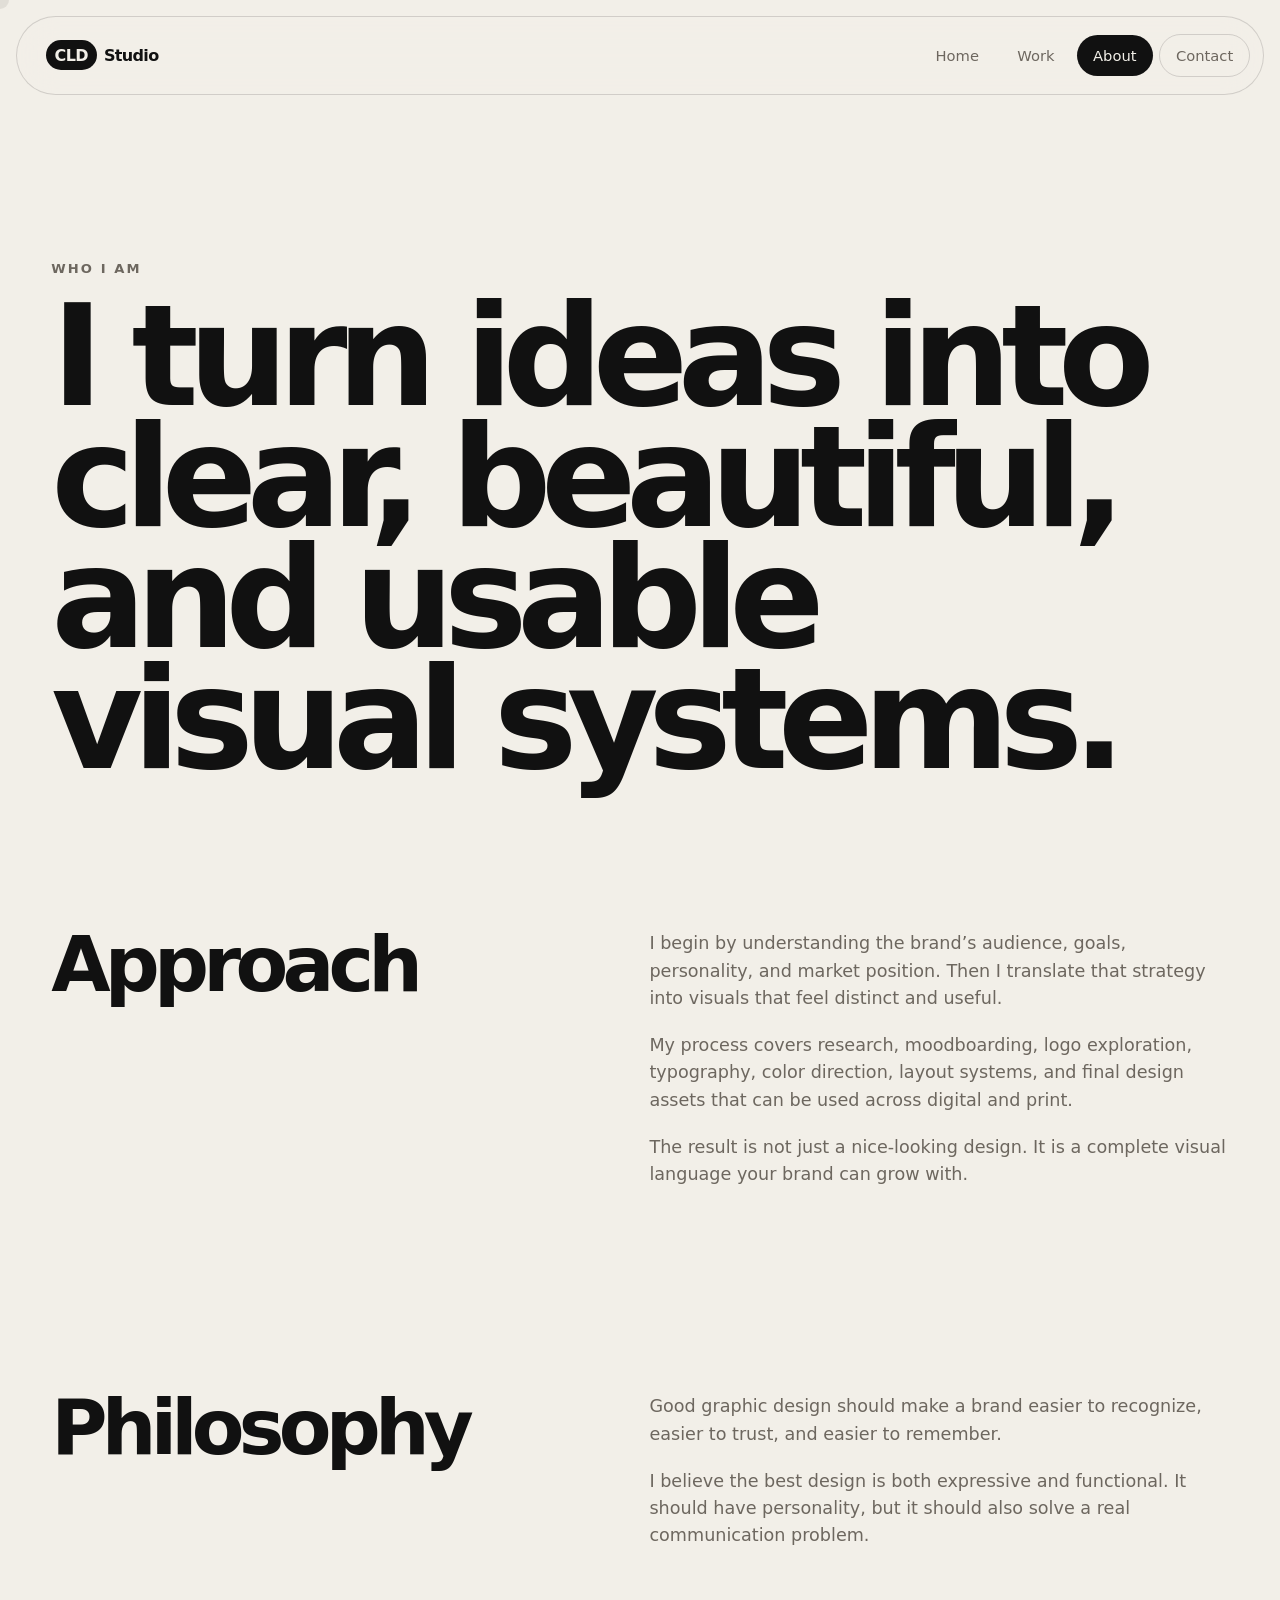
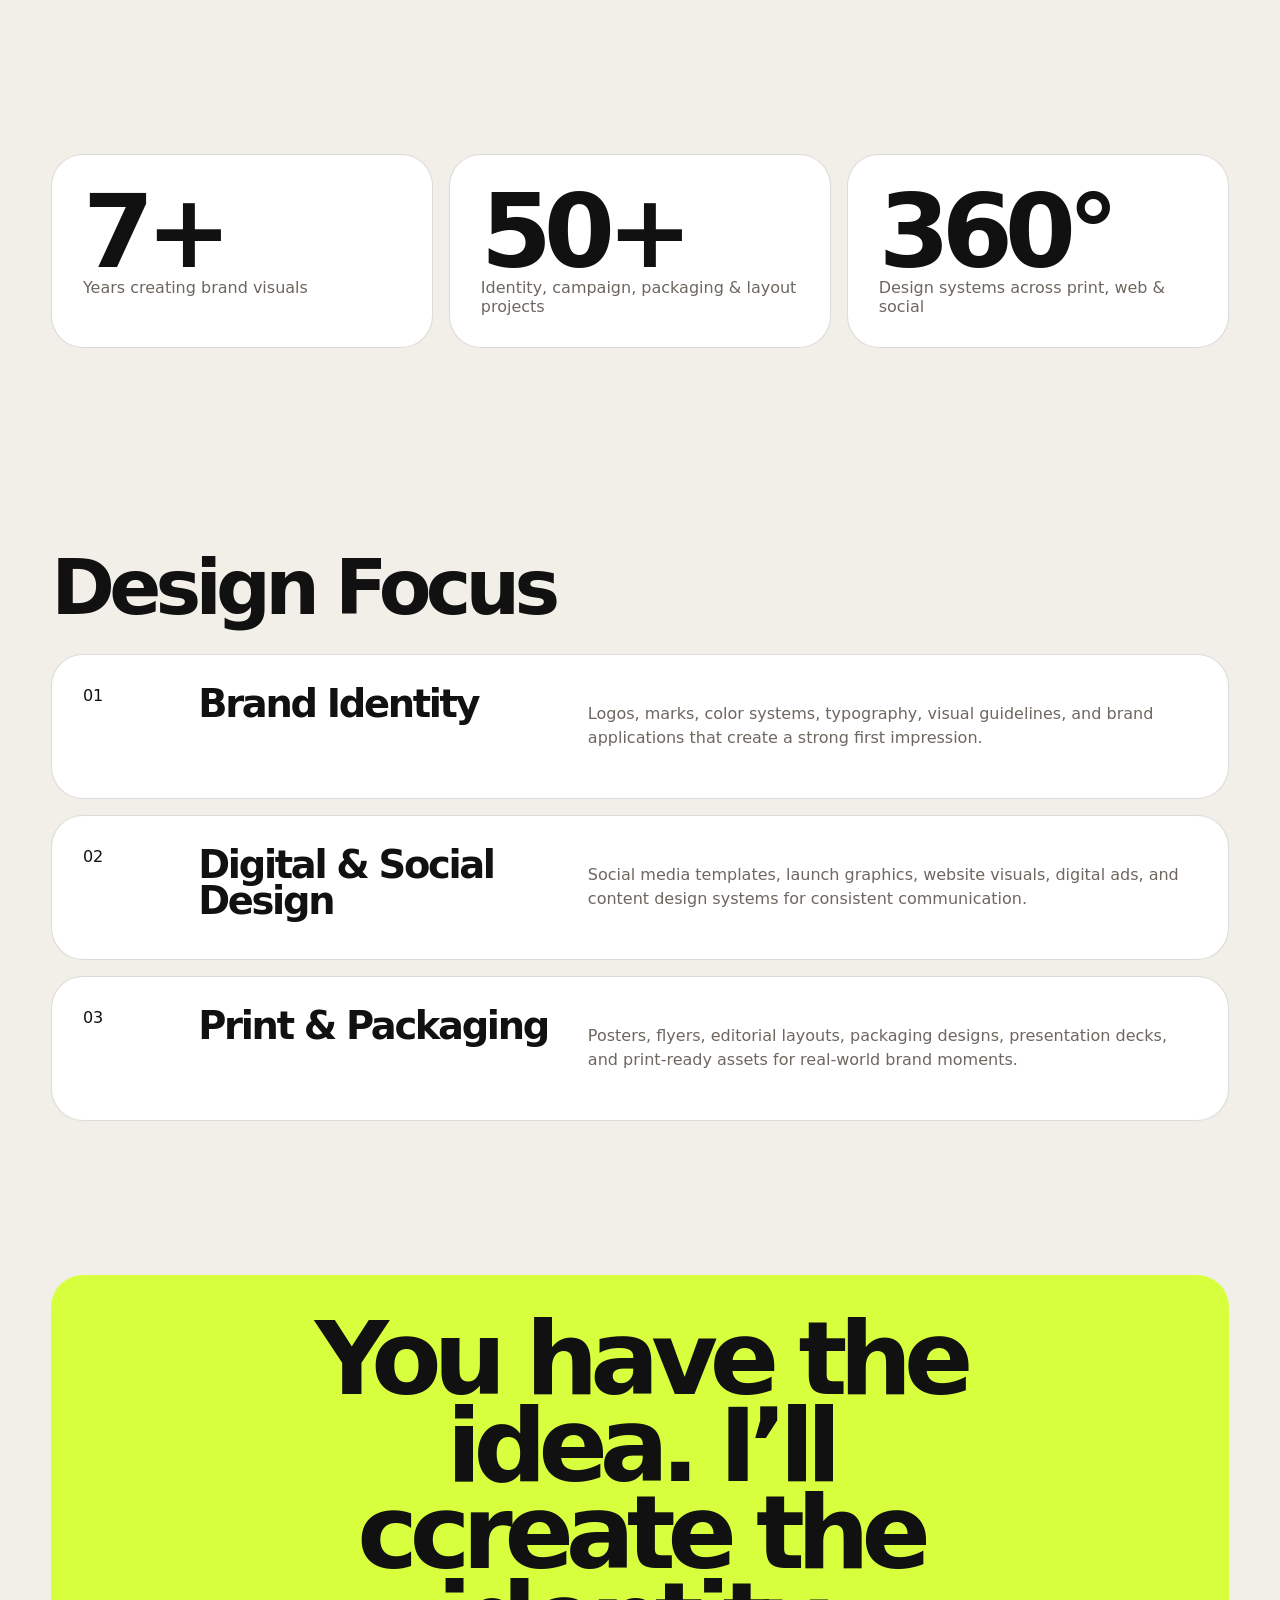
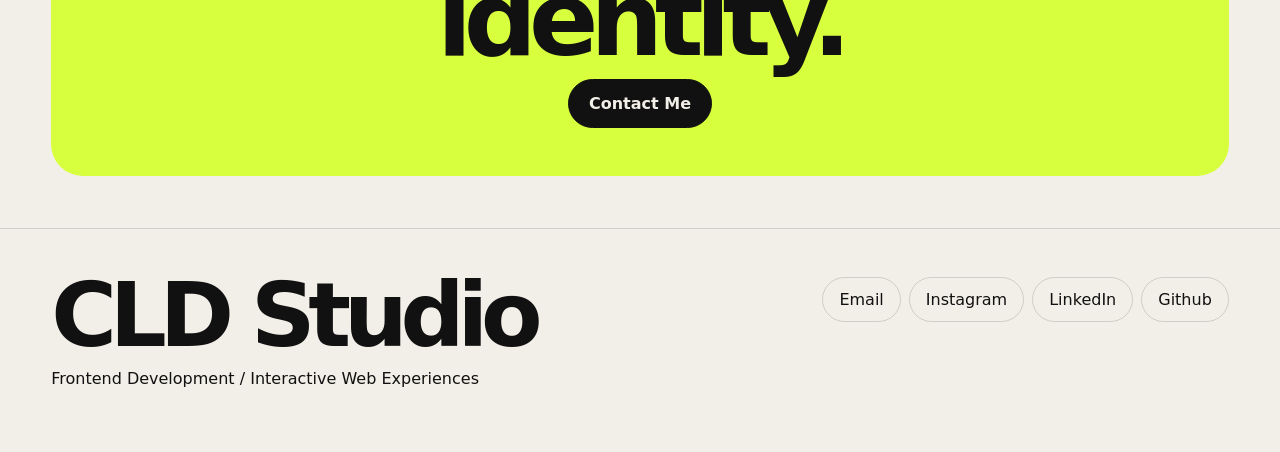
==== about.html @ 2ec481db "Add files via upload" ====
<!DOCTYPE html>
<html lang="en">
<head>
  <meta charset="UTF-8" />
  <meta name="viewport" content="width=device-width, initial-scale=1.0" />
  <title>Neville Agharese — About</title>
  <link rel="stylesheet" href="assets/css/styles.css" />
</head>
<body>
  <div class="cursor-dot" aria-hidden="true"></div>

  <header class="site-header">
    <a href="index.html" class="brand"><span>CLD</span><span>Studio</span></a>
    <button class="nav-toggle" aria-label="Open navigation" aria-expanded="false"><span></span><span></span></button>
    <nav class="site-nav" aria-label="Primary navigation">
      <a href="index.html">Home</a>
      <a href="work.html">Work</a>
      <a href="about.html" class="active">About</a>
      <a href="contact.html" class="nav-cta">Contact</a>
    </nav>
  </header>

  <main>
    <section class="page-hero section-pad">
      <div class="eyebrow reveal">Who I Am</div>
      <h1 class="page-title reveal">I turn ideas into clear, beautiful, and usable visual systems.</h1>
    </section>

    <section class="about-block section-pad">
      <div class="split">
        <h2 class="section-title reveal">Approach</h2>
        <div class="stack">
          <p class="large-copy reveal">I begin by understanding the brand’s audience, goals, personality, and market position. Then I translate that strategy into visuals that feel distinct and useful.</p>
          <p class="reveal">My process covers research, moodboarding, logo exploration, typography, color direction, layout systems, and final design assets that can be used across digital and print.</p>
          <p class="reveal">The result is not just a nice-looking design. It is a complete visual language your brand can grow with.</p>
        </div>
      </div>
    </section>

    <section class="about-block section-pad">
      <div class="split">
        <h2 class="section-title reveal">Philosophy</h2>
        <div class="stack">
          <p class="large-copy reveal">Good graphic design should make a brand easier to recognize, easier to trust, and easier to remember.</p>
          <p class="reveal">I believe the best design is both expressive and functional. It should have personality, but it should also solve a real communication problem.</p>
        </div>
      </div>
    </section>

    <section class="stats section-pad">
      <div class="stat-card reveal"><strong>7+</strong><span>Years creating brand visuals</span></div>
      <div class="stat-card reveal"><strong>50+</strong><span>Identity, campaign, packaging & layout projects</span></div>
      <div class="stat-card reveal"><strong>360°</strong><span>Design systems across print, web & social</span></div>
    </section>

    <section class="timeline section-pad">
      <h2 class="section-title reveal">Design Focus</h2>
      <div class="timeline-list">
        <article class="timeline-item reveal">
          <span>01</span>
          <h3>Brand Identity</h3>
          <p>Logos, marks, color systems, typography, visual guidelines, and brand applications that create a strong first impression.</p>
        </article>
        <article class="timeline-item reveal">
          <span>02</span>
          <h3>Digital & Social Design</h3>
          <p>Social media templates, launch graphics, website visuals, digital ads, and content design systems for consistent communication.</p>
        </article>
        <article class="timeline-item reveal">
          <span>03</span>
          <h3>Print & Packaging</h3>
          <p>Posters, flyers, editorial layouts, packaging designs, presentation decks, and print-ready assets for real-world brand moments.</p>
        </article>
      </div>
    </section>

    <section class="cta section-pad">
      <h2 class="reveal">You have the idea. I’ll ccreate the identity.</h2>
      <a href="contact.html" class="button button-dark reveal">Contact Me</a>
    </section>
  </main>

  <footer class="site-footer">
    <div><h2>CLD Studio</h2><p>Frontend Development / Interactive Web Experiences</p></div>
    <div class="footer-links"><a href="cloudverse001@gmail.com">Email</a><a href="#">Instagram</a><a href="#">LinkedIn</a><a href="#">Github</a></div>
  </footer>

  <script src="assets/js/app.js"></script>
</body>
</html>
---- assets/css/styles.css ----
:root {
  --bg: #f2efe8;
  --ink: #111111;
  --muted: #6d675f;
  --line: rgba(17, 17, 17, 0.15);
  --card: #ffffff;
  --accent: #d8ff3e;
  --dark: #111111;
  --radius-lg: 32px;
  --radius-md: 20px;
  --pad-x: clamp(1rem, 4vw, 4rem);
  --font-main: Inter, ui-sans-serif, system-ui, -apple-system, BlinkMacSystemFont, "Segoe UI", sans-serif;
  --font-display: Georgia, "Times New Roman", serif;
}

* {
  box-sizing: border-box;
}

html {
  scroll-behavior: smooth;
}

body {
  margin: 0;
  background: var(--bg);
  color: var(--ink);
  font-family: var(--font-main);
  overflow-x: hidden;
}

a {
  color: inherit;
  text-decoration: none;
}

img,
video {
  display: block;
  max-width: 100%;
}

::selection {
  background: var(--accent);
  color: var(--ink);
}

/* Cursor */
.cursor-dot {
  width: 18px;
  height: 18px;
  border-radius: 50%;
  background: var(--ink);
  position: fixed;
  top: 0;
  left: 0;
  pointer-events: none;
  z-index: 9999;
  transform: translate(-50%, -50%);
  mix-blend-mode: difference;
}

/* Header */
.site-header {
  width: calc(100% - 2rem);
  position: fixed;
  top: 1rem;
  left: 1rem;
  z-index: 1000;
  display: flex;
  align-items: center;
  justify-content: space-between;
  padding: 0.8rem;
  border: 1px solid var(--line);
  border-radius: 999px;
  background: rgba(242, 239, 232, 0.78);
  backdrop-filter: blur(18px);
}

.brand {
  display: inline-flex;
  gap: 0.45rem;
  align-items: center;
  padding: 0.65rem 1rem;
  border-radius: 999px;
  font-weight: 800;
  letter-spacing: -0.04em;
}

.brand span:first-child {
  background: var(--ink);
  color: var(--bg);
  padding: 0.35rem 0.55rem;
  border-radius: 999px;
}

.site-nav {
  display: flex;
  gap: 0.4rem;
  align-items: center;
}

.site-nav a {
  padding: 0.75rem 1rem;
  border-radius: 999px;
  color: var(--muted);
  font-size: 0.92rem;
  transition: 0.25s ease;
}

.site-nav a:hover,
.site-nav a.active {
  background: var(--ink);
  color: var(--bg);
}

.site-nav .nav-cta {
  border: 1px solid var(--line);
}

.nav-toggle {
  display: none;
  width: 44px;
  height: 44px;
  border: 0;
  background: var(--ink);
  border-radius: 50%;
  cursor: pointer;
}

.nav-toggle span {
  display: block;
  width: 18px;
  height: 2px;
  background: var(--bg);
  margin: 5px auto;
}

/* Layout */
.section-pad {
  padding-left: var(--pad-x);
  padding-right: var(--pad-x);
}

.hero,
.page-hero,
.project-hero {
  min-height: 92vh;
  display: flex;
  flex-direction: column;
  justify-content: flex-end;
  padding-top: 8rem;
  padding-bottom: 3rem;
}

.hero-grid {
  display: grid;
  grid-template-columns: 1.1fr 0.7fr;
  gap: 2rem;
  align-items: end;
}

.eyebrow,
.section-kicker {
  font-size: 0.82rem;
  text-transform: uppercase;
  letter-spacing: 0.16em;
  color: var(--muted);
  font-weight: 700;
  margin-bottom: 1.25rem;
}

.hero-title,
.page-title {
  font-size: clamp(3.8rem, 11vw, 12rem);
  line-height: 0.86;
  letter-spacing: -0.075em;
  max-width: 12ch;
  margin: 0;
  font-weight: 900;
}

.page-title {
  max-width: 13ch;
}

.hero-meta {
  max-width: 36rem;
  display: grid;
  gap: 1.5rem;
  justify-items: start;
}

.hero-meta p,
.large-copy {
  font-size: clamp(1.15rem, 2vw, 1.6rem);
  line-height: 1.35;
  color: var(--muted);
}

.hero-marquee {
  margin-top: 4rem;
  border-top: 1px solid var(--line);
  border-bottom: 1px solid var(--line);
  overflow: hidden;
}

.marquee-track {
  display: flex;
  gap: 2rem;
  white-space: nowrap;
  padding: 1.2rem 0;
  animation: marquee 22s linear infinite;
}

.marquee-track span {
  font-size: clamp(1.5rem, 4vw, 4rem);
  font-weight: 900;
  letter-spacing: -0.06em;
}

@keyframes marquee {
  from { transform: translateX(0); }
  to { transform: translateX(-50%); }
}

.intro,
.services,
.featured,
.proof,
.about-block,
.stats,
.timeline,
.case-grid,
.contact-layout,
.project-info,
.gallery,
.next-project {
  padding-top: clamp(4rem, 8vw, 8rem);
  padding-bottom: clamp(4rem, 8vw, 8rem);
}

.split {
  display: grid;
  grid-template-columns: 0.9fr 1fr;
  gap: clamp(2rem, 6vw, 6rem);
}

.section-title {
  margin: 0;
  font-size: clamp(2.25rem, 6vw, 6.5rem);
  line-height: 0.9;
  letter-spacing: -0.075em;
}

.stack {
  display: grid;
  gap: 1.25rem;
}

.stack p {
  margin: 0;
  font-size: 1.1rem;
  line-height: 1.55;
  color: var(--muted);
}

/* Buttons */
.button {
  display: inline-flex;
  align-items: center;
  justify-content: center;
  min-height: 3rem;
  padding: 0.9rem 1.25rem;
  border-radius: 999px;
  border: 1px solid var(--ink);
  background: transparent;
  color: var(--ink);
  font-weight: 800;
  cursor: pointer;
  transition: 0.25s ease;
}

.button:hover {
  transform: translateY(-3px);
  background: var(--accent);
}

.button-dark {
  background: var(--ink);
  color: var(--bg);
}

.button-dark:hover {
  background: var(--accent);
  color: var(--ink);
}

.text-link {
  font-weight: 900;
  border-bottom: 2px solid currentColor;
  width: fit-content;
}

/* Cards */
.card-grid {
  display: grid;
  grid-template-columns: repeat(4, 1fr);
  gap: 1rem;
}

.service-card,
.stat-card,
.timeline-item,
.case-card,
.contact-form,
.contact-copy {
  background: var(--card);
  border: 1px solid var(--line);
  border-radius: var(--radius-lg);
  padding: clamp(1.25rem, 2.4vw, 2rem);
}

.service-card {
  min-height: 22rem;
  display: flex;
  flex-direction: column;
  justify-content: space-between;
  transition: 0.25s ease;
}

.service-card:hover,
.case-card:hover {
  transform: translateY(-6px);
}

.card-number {
  width: fit-content;
  padding: 0.5rem 0.65rem;
  border-radius: 999px;
  background: var(--accent);
  font-weight: 900;
}

.service-card h3 {
  font-size: clamp(1.4rem, 2vw, 2rem);
  line-height: 1;
  letter-spacing: -0.04em;
}

.service-card p,
.case-content p,
.timeline-item p,
.contact-copy p,
.project-info p {
  color: var(--muted);
  line-height: 1.55;
}

/* Featured */
.section-header {
  display: flex;
  justify-content: space-between;
  gap: 2rem;
  align-items: end;
  margin-bottom: 2rem;
}

.project-list {
  border-top: 1px solid var(--line);
}

.project-row {
  display: grid;
  grid-template-columns: 0.15fr 1fr 0.6fr;
  gap: 1rem;
  align-items: center;
  padding: clamp(1.5rem, 4vw, 3rem) 0;
  border-bottom: 1px solid var(--line);
  transition: 0.25s ease;
}

.project-row:hover {
  padding-left: 1rem;
  color: var(--muted);
}

.project-row h3 {
  margin: 0;
  font-size: clamp(2rem, 5vw, 5rem);
  line-height: 0.92;
  letter-spacing: -0.07em;
}

.project-row p {
  color: var(--muted);
}

/* CTA + Footer */
.cta {
  margin: var(--pad-x);
  padding: 2.5rem var(--pad-x) 3rem;
  border-radius: var(--radius-lg);
  background: var(--accent);
  text-align: center;
  display: grid;
  justify-items: center;
  gap: 1rem;
}

.cta h2 {
  max-width: 10ch;
  margin: 0;
  font-size: clamp(3rem, 8vw, 8rem);
  line-height: 0.85;
  letter-spacing: -0.08em;
}

.cta p {
  max-width: 40rem;
  color: rgba(17, 17, 17, 0.72);
  line-height: 1.55;
}

.site-footer {
  padding: 3rem var(--pad-x);
  display: flex;
  justify-content: space-between;
  gap: 2rem;
  border-top: 1px solid var(--line);
}

.site-footer h2 {
  font-size: clamp(2.5rem, 7vw, 7rem);
  line-height: 0.85;
  letter-spacing: -0.08em;
  margin: 0;
}

.footer-links {
  display: flex;
  gap: 0.5rem;
  flex-wrap: wrap;
  align-content: start;
  justify-content: flex-end;
}

.footer-links a {
  padding: 0.75rem 1rem;
  border: 1px solid var(--line);
  border-radius: 999px;
}

/* About */
.stats {
  display: grid;
  grid-template-columns: repeat(3, 1fr);
  gap: 1rem;
}

.stat-card strong {
  display: block;
  font-size: clamp(3rem, 8vw, 7rem);
  letter-spacing: -0.08em;
  line-height: 0.9;
}

.stat-card span {
  color: var(--muted);
}

.timeline-list {
  display: grid;
  gap: 1rem;
  margin-top: 2rem;
}

.timeline-item {
  display: grid;
  grid-template-columns: 0.15fr 0.6fr 1fr;
  gap: 1.5rem;
  align-items: start;
}

.timeline-item h3 {
  margin: 0;
  font-size: clamp(1.5rem, 3vw, 3rem);
  letter-spacing: -0.06em;
  line-height: 0.95;
}

/* Work */
.case-grid {
  display: grid;
  gap: 1.5rem;
}

.case-card {
  display: grid;
  grid-template-columns: 0.9fr 1fr;
  gap: 1rem;
}

.case-image,
.project-banner,
.gallery-tile {
  border-radius: var(--radius-lg);
  min-height: 24rem;
  border: 1px solid var(--line);
}

.gradient-one {
  background:
    radial-gradient(circle at 20% 20%, #d8ff3e, transparent 30%),
    radial-gradient(circle at 80% 10%, #111, transparent 28%),
    linear-gradient(135deg, #f2efe8, #bca98f);
}

.gradient-two {
  background:
    radial-gradient(circle at 20% 80%, #ff6b35, transparent 30%),
    radial-gradient(circle at 80% 15%, #f2efe8, transparent 25%),
    linear-gradient(135deg, #111, #5f5b52);
}

.gradient-three {
  background:
    radial-gradient(circle at 75% 25%, #90e0ef, transparent 30%),
    radial-gradient(circle at 15% 85%, #d8ff3e, transparent 28%),
    linear-gradient(135deg, #ece3d1, #796f61);
}

.gradient-four {
  background:
    radial-gradient(circle at 40% 30%, #ffb703, transparent 30%),
    radial-gradient(circle at 80% 75%, #111, transparent 30%),
    linear-gradient(135deg, #ede7d9, #ba8c63);
}

.case-content {
  display: grid;
  align-content: center;
  gap: 1rem;
}

.case-content h2 {
  margin: 0;
  font-size: clamp(2rem, 5vw, 5.5rem);
  line-height: 0.9;
  letter-spacing: -0.07em;
}

.case-content ul {
  display: flex;
  flex-wrap: wrap;
  gap: 0.5rem;
  padding: 0;
  margin: 0;
  list-style: none;
}

.case-content li {
  padding: 0.6rem 0.8rem;
  border: 1px solid var(--line);
  border-radius: 999px;
}

/* Project */
.project-banner {
  margin: 0 var(--pad-x);
  min-height: 65vh;
}

.project-info {
  display: grid;
  grid-template-columns: repeat(3, 1fr);
  gap: 1rem;
}

.project-info h2 {
  font-size: 1rem;
  text-transform: uppercase;
  letter-spacing: 0.15em;
}

.gallery {
  display: grid;
  grid-template-columns: repeat(3, 1fr);
  gap: 1rem;
}

/* Contact */
.contact-layout {
  display: grid;
  grid-template-columns: 0.8fr 1fr;
  gap: 1rem;
}

.contact-copy {
  display: grid;
  align-content: space-between;
  gap: 2rem;
}

.contact-copy h2 {
  font-size: clamp(2rem, 5vw, 5rem);
  line-height: 0.9;
  letter-spacing: -0.07em;
  margin: 0;
}

.contact-details {
  display: grid;
  gap: 0.8rem;
}

.contact-details a {
  width: fit-content;
  border-bottom: 2px solid currentColor;
  font-weight: 900;
}

.contact-form {
  display: grid;
  gap: 1rem;
}

.contact-form label {
  display: grid;
  gap: 0.5rem;
  font-weight: 800;
}

input,
select,
textarea {
  width: 100%;
  border: 1px solid var(--line);
  background: #f7f4ed;
  color: var(--ink);
  border-radius: 18px;
  padding: 1rem;
  font: inherit;
  outline: none;
}

input:focus,
select:focus,
textarea:focus {
  border-color: var(--ink);
}

.form-note {
  margin: 0;
  color: var(--muted);
}

/* Reveal Animation */
.reveal {
  opacity: 0;
  transform: translateY(24px);
  transition: opacity 0.7s ease, transform 0.7s ease;
}

.reveal.is-visible {
  opacity: 1;
  transform: translateY(0);
}

/* Responsive */
@media (max-width: 980px) {
  .hero-grid,
  .split,
  .case-card,
  .contact-layout,
  .project-info {
    grid-template-columns: 1fr;
  }

  .card-grid,
  .stats,
  .gallery {
    grid-template-columns: 1fr 1fr;
  }

  .project-row {
    grid-template-columns: 0.15fr 1fr;
  }

  .project-row p {
    grid-column: 2;
  }

  .timeline-item {
    grid-template-columns: 0.15fr 1fr;
  }

  .timeline-item p {
    grid-column: 2;
  }
}

@media (max-width: 720px) {
  .cursor-dot {
    display: none;
  }

  .nav-toggle {
    display: block;
  }

  .site-nav {
    position: fixed;
    top: 5.7rem;
    left: 1rem;
    right: 1rem;
    display: none;
    padding: 1rem;
    background: var(--bg);
    border: 1px solid var(--line);
    border-radius: 24px;
    flex-direction: column;
    align-items: stretch;
  }

  .site-nav.is-open {
    display: flex;
  }

  .site-nav a {
    text-align: center;
    padding: 1rem;
  }

  .hero,
  .page-hero,
  .project-hero {
    min-height: 75vh;
  }

  .hero-title,
  .page-title {
    font-size: clamp(3rem, 18vw, 6rem);
  }

  .card-grid,
  .stats,
  .gallery {
    grid-template-columns: 1fr;
  }

  .service-card {
    min-height: 17rem;
  }

  .site-footer {
    flex-direction: column;
  }

  .footer-links {
    justify-content: flex-start;
  }
}
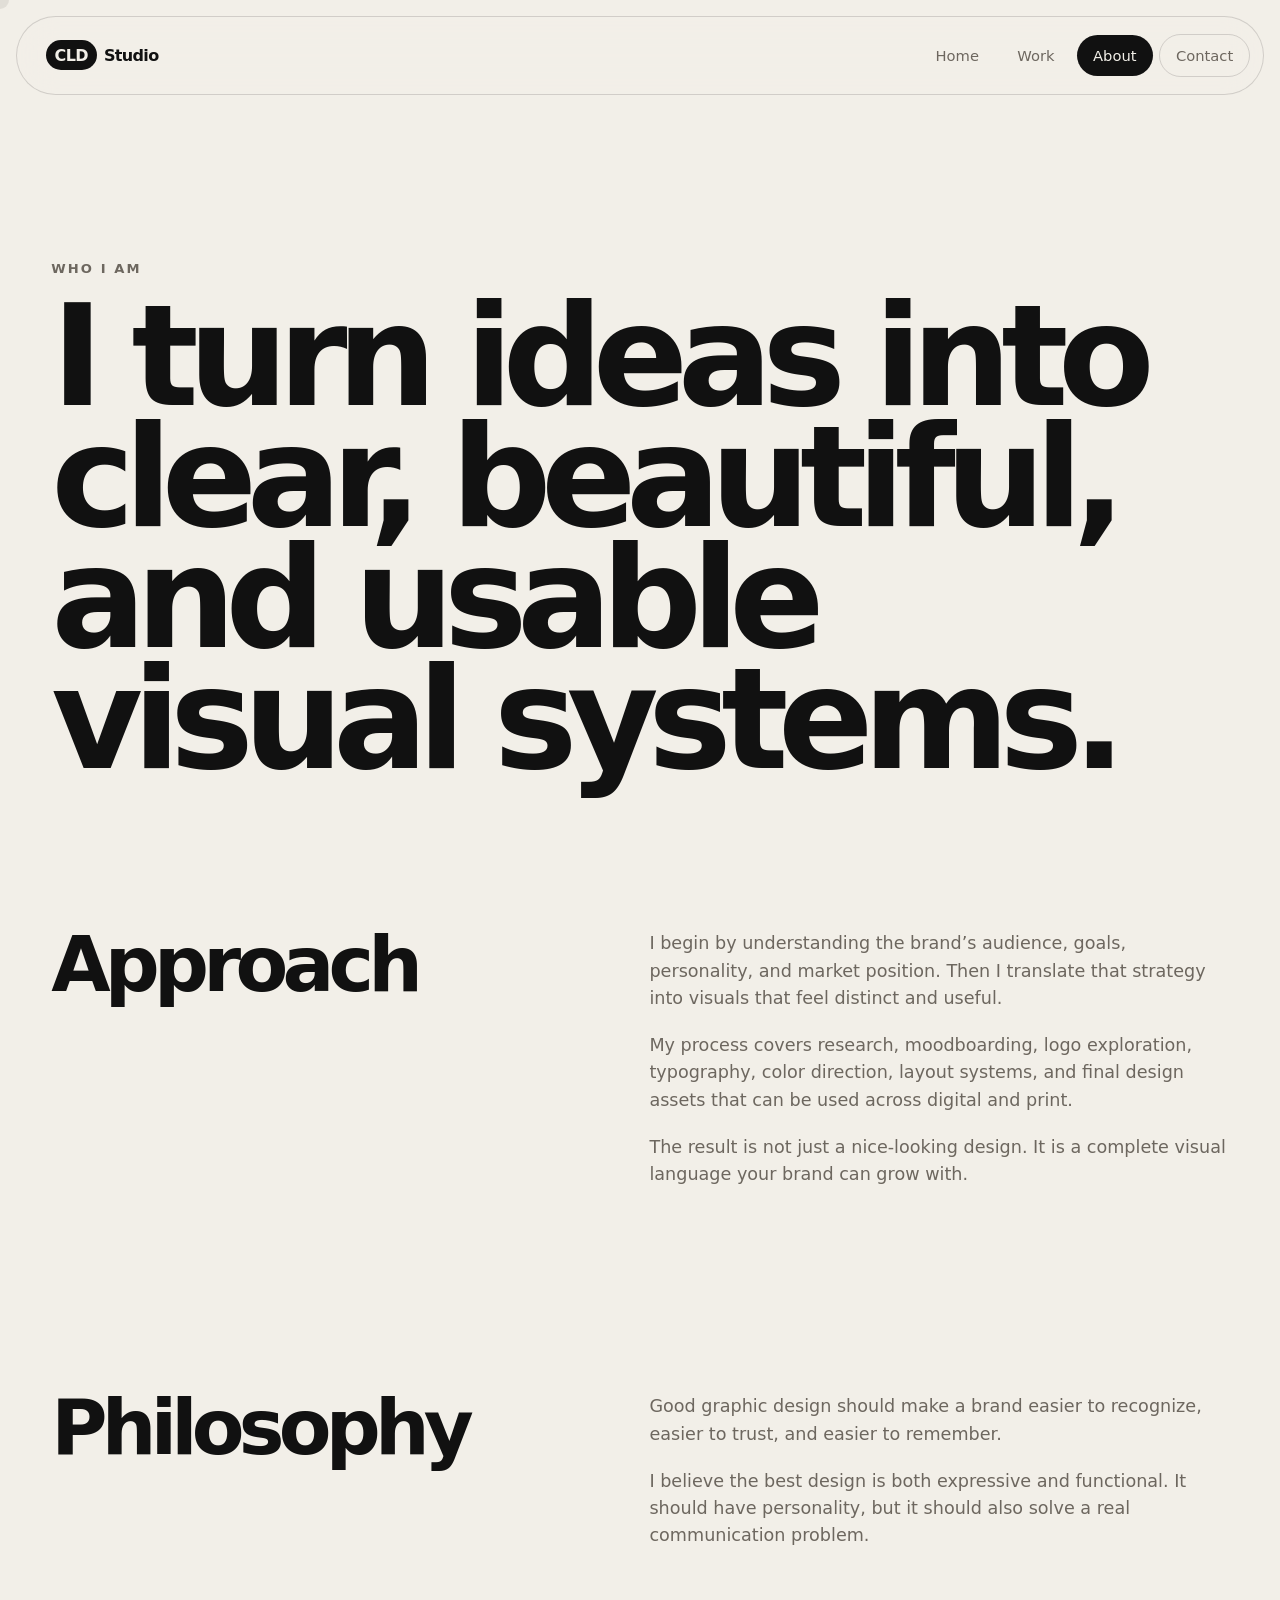
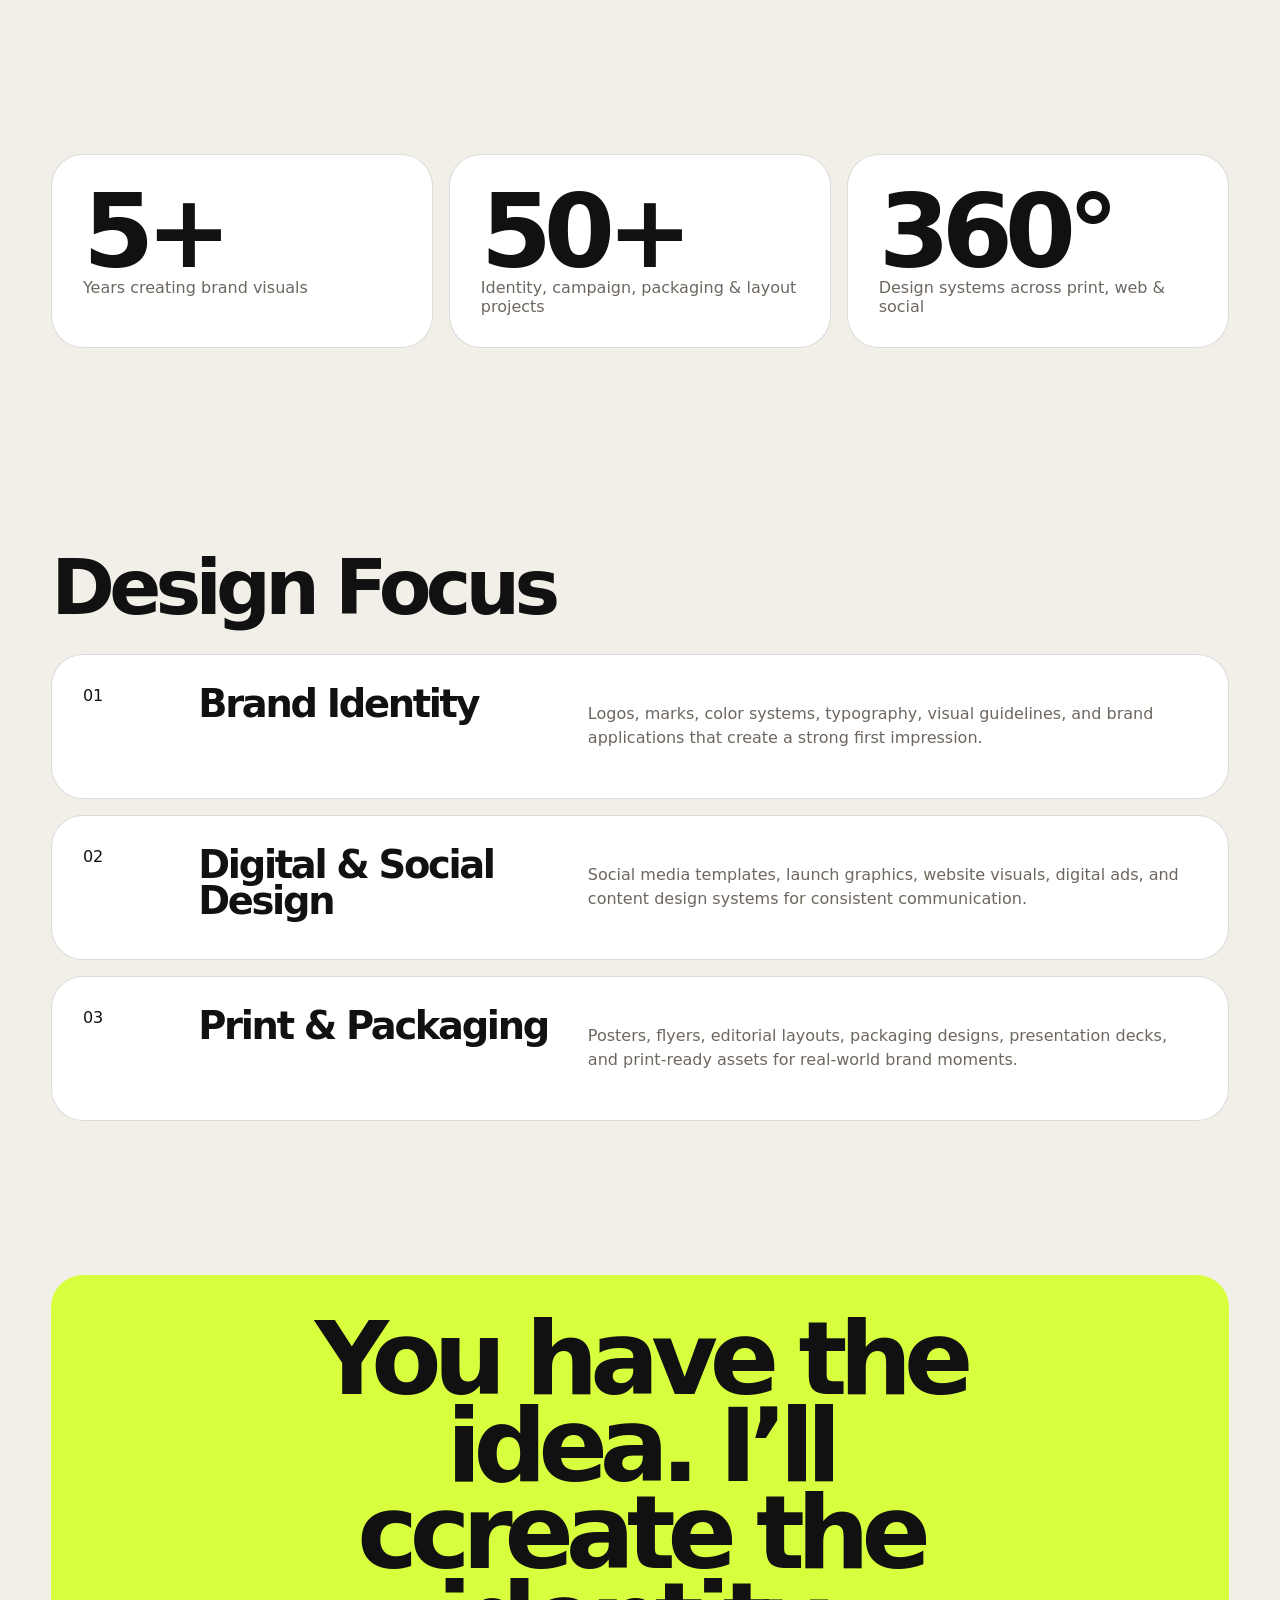
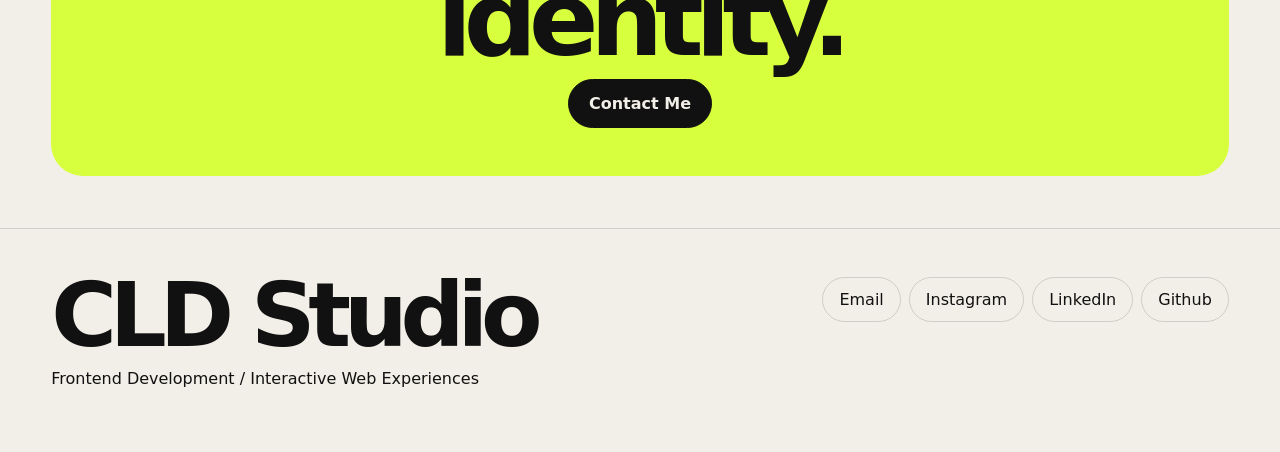
==== commit dac59d89: "Update years of experience in about.html" ====
--- a/about.html
+++ b/about.html
@@ -48,7 +48,7 @@
     </section>
 
     <section class="stats section-pad">
-      <div class="stat-card reveal"><strong>7+</strong><span>Years creating brand visuals</span></div>
+      <div class="stat-card reveal"><strong>5+</strong><span>Years creating brand visuals</span></div>
       <div class="stat-card reveal"><strong>50+</strong><span>Identity, campaign, packaging & layout projects</span></div>
       <div class="stat-card reveal"><strong>360°</strong><span>Design systems across print, web & social</span></div>
     </section>
